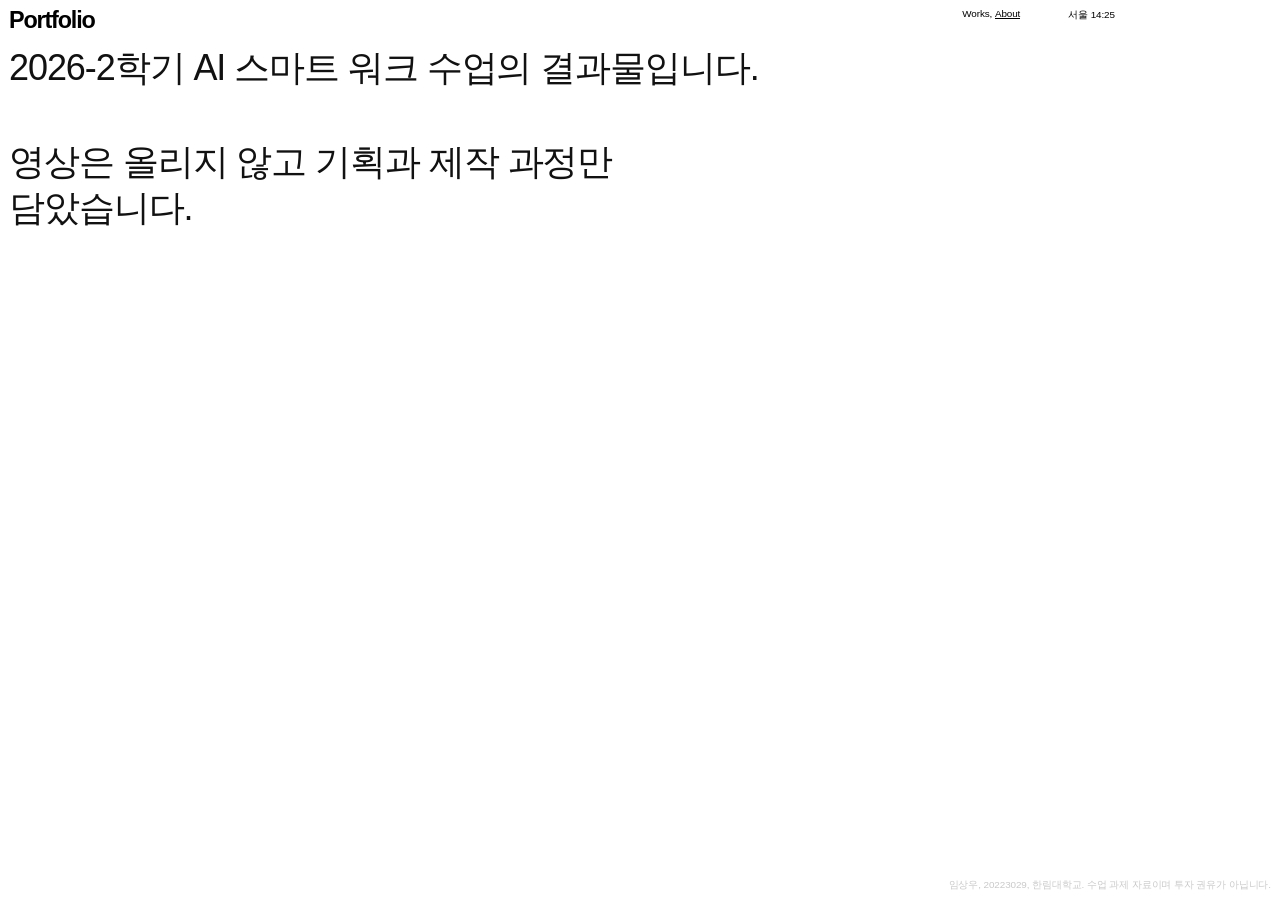
==== about/index.html @ 0a772821 "Add files via upload" ====
<!doctype html>
<html lang="ko" class="home-html">
<head>
<meta charset="utf-8">
<meta name="viewport" content="width=device-width, initial-scale=1">
<meta name="robots" content="noindex, nofollow">
<title>About | Portfolio</title>
<meta name="description" content="2026-2학기 AI 스마트 워크 수업의 결과물입니다.">
<link rel="icon" href="/favicon.svg" type="image/svg+xml">
<link rel="stylesheet" href="/assets/css/main.css">
</head>
<body class="about-page">
<a class="skip" href="#main">본문으로 건너뛰기</a>
<header id="header">
<a id="header-title" href="/" aria-label="Portfolio"><span>Portfolio</span></a>
<div id="header-right">
<div id="header-menu"><a href="/"><span>Works</span></a><a href="/about/" class="is-on"><span>About</span></a></div>
<div id="header-time"><span></span></div>
<div id="header-contact_"></div>
</div>
</header>
<main id="main" class="ab"><div id="ab-co-ma"><div><p>2026-2학기 AI 스마트 워크 수업의 결과물입니다.</p><p>영상은 올리지 않고 기획과 제작 과정만 담았습니다.</p></div></div></main>
<footer id="ho-cp"><span>임상우, 20223029, 한림대학교. 수업 과제 자료이며 투자 권유가 아닙니다.</span></footer>
<script src="/assets/js/main.js" defer></script>
</body>
</html>
---- assets/css/main.css ----
/* 색: 베이스 흰색, 본문 검정, 강조 어두운 파랑 하나, 서브 회색, 구분선 */
:root {
  --bg: #ffffff;
  --ink: #111111;
  --navy: #0b3a6f;
  --sub: #64748b;
  --line: #e5e7eb;
  --font: "Malgun Gothic", "맑은 고딕", "Apple SD Gothic Neo", "Noto Sans KR", sans-serif;
  --ease: cubic-bezier(0.2, 0.7, 0.2, 1);

  /* 위계별 크기: 같은 위계는 같은 크기 */
  --fs-mark: clamp(56px, 9vw, 144px);
  --fs-title: clamp(34px, 6.2vw, 92px);
  --fs-statement: clamp(20px, 2.2vw, 30px);
  --fs-info: 28px;
  --fs-body: 16px;
  --fs-small: 13px;

  /* 간격: 8px 단위 */
  --s1: 8px;
  --s2: 16px;
  --s3: 24px;
  --s4: 40px;
  --s5: 64px;
  --s6: 96px;
  --gutter: clamp(20px, 3.2vw, 48px);

  /* 선택기 카드 크기 */
  --cw: clamp(220px, 21vw, 320px);
  --ch: calc(var(--cw) * 1.25);
  --hw: min(42svh, 36vw);
}

*, *::before, *::after { box-sizing: border-box; }
html { -webkit-text-size-adjust: 100%; }
body {
  margin: 0; background: var(--bg); color: var(--ink);
  font-family: var(--font); font-size: var(--fs-body); line-height: 1.7;
  word-break: keep-all; overflow-wrap: break-word;
}
img { display: block; max-width: 100%; height: auto; }
a { color: inherit; text-decoration: none; }
h1, h2, p, ul, ol, dl, dd, figure { margin: 0; }
ul, ol { padding: 0; }
button { font: inherit; color: inherit; }
:focus-visible { outline: 2px solid var(--navy); outline-offset: 3px; }

.wrap { width: 100%; max-width: 1320px; margin: 0 auto; padding-left: var(--gutter); padding-right: var(--gutter); }
.skip { position: absolute; left: var(--s2); top: -64px; background: var(--navy); color: #fff; padding: var(--s1) var(--s2); z-index: 20; }
.skip:focus { top: var(--s1); }

/* ===== 홈과 About: 프로젝트 선택기 (레퍼런스에서 측정한 격자와 동작 값 기준) ===== */
.home-html { font-size: max(0.694444vw, 9px); }
.home-html body { overscroll-behavior: none; }
:root { --g: 1rem; --m-x: 1rem; --m-y: 1rem; --c: calc((100vw - var(--g) * 13) / 12); --expo: cubic-bezier(0.16, 1, 0.3, 1); --expo2: cubic-bezier(0.19, 1, 0.22, 1); }

/* 헤더 */
#header { position: fixed; top: var(--m-y); inset-inline: var(--m-x); display: flex; justify-content: space-between; z-index: 30; pointer-events: none; color: #fff; mix-blend-mode: difference; }
#header-title { display: block; max-width: calc(var(--c) * 2 + var(--g) * 2); overflow: hidden; pointer-events: all; }
#header-title span { display: block; font-size: 4.6rem; font-weight: 700; line-height: 1; letter-spacing: -0.05em; padding-bottom: 0.4rem; transform: translateY(120%); transition: transform 1.1s var(--expo); }
html.is-in #header-title span { transform: none; }
#header-right { display: flex; align-items: flex-start; gap: var(--g); }
#header-right > * { width: var(--c); }
#header-menu, #header-time, #header-contact_ { overflow: hidden; }
#header-menu { display: flex; pointer-events: all; }
#header-menu > a:not(:last-child)::after { content: ",\00a0"; }
#header-menu > a, #header-time > span { display: inline-block; transform: translateY(110%); transition: transform 0.9s var(--expo); }
#header-menu > a { position: relative; height: 1.2lh; line-height: 1; }
#header-menu > a:nth-child(2) { transition-delay: 0.06s; }
#header-time > span { transition-delay: 0.12s; }
html.is-in #header-menu > a, html.is-in #header-time > span { transform: none; }
#header-menu > a span { position: relative; overflow: hidden; }
#header-menu > a span::before { content: ""; position: absolute; left: 0; bottom: 0; width: 100%; height: 1px; border-bottom: 0.1rem solid; transform-origin: right; transform: scaleX(0); transition: transform 0.8s var(--expo2); will-change: transform; }
#header-menu > a.is-on > span::before, #header-menu > a:hover > span::before { transform-origin: left; transform: scaleX(1); }

/* 소개 문구 */
#fix { position: fixed; top: 5rem; right: calc(var(--c) + var(--g) * 3); width: calc(var(--c) * 2); z-index: 25; }
#fix-de { overflow: hidden; }
#fix-de span { display: block; transform: translateY(110%); transition: transform 1s var(--expo) 0.15s; }
html.is-in #fix-de span { transform: none; }
#fix.is-out #fix-de span { transform: translateY(110%); transition-delay: 0s; }

/* 저작권 */
#ho-cp { position: fixed; right: var(--g); bottom: var(--g); max-width: calc(var(--c) * 4 + var(--g) * 3); text-align: right; color: #c9c9c9; z-index: 5; }

/* 보기 전환 */
#ho-wo-mo { position: fixed; left: var(--g); bottom: var(--g); overflow: hidden; z-index: 5; }
#ho-wo-mo > button { position: relative; display: inline-block; font: inherit; color: inherit; background: none; border: 0; padding: 0; cursor: pointer; transform: translateY(110%); transition: transform 0.9s var(--expo); }
#ho-wo-mo > button:nth-child(2) { transition-delay: 0.05s; }
#ho-wo-mo > button:nth-child(3) { transition-delay: 0.1s; }
html.is-in #ho-wo-mo > button { transform: none; }
#ho-wo-mo > button::before { content: ""; position: absolute; left: 0; bottom: 0; width: 100%; height: 1px; border-bottom: 1.34px solid; transform-origin: right; transform: scaleX(0); transition: transform 0.8s var(--expo); }
#ho-wo-mo > button.is-on::before { transform-origin: left; transform: scaleX(1); }

/* 가운데 괄호 */
#logo { position: fixed; top: 50%; left: 50%; transform: translate(-50%, -50%); z-index: 20; pointer-events: none; color: var(--navy); }
#logo > svg { display: block; width: 13rem; aspect-ratio: 1; overflow: visible; }
#logo #logo-l, #logo #logo-r { transition: transform 1s var(--expo); }
#logo.is-spread #logo-l { transform: translate(-137%); }
#logo.is-spread #logo-r { transform: translate(137%); }

/* 항목 */
#ho-items { list-style: none; margin: 0; padding: 0; }
.it { display: block; }
.im { position: relative; display: block; overflow: hidden; background: #f3f4f6; }
.im img { display: block; width: 100%; height: 100%; object-fit: cover; }

/* ----- 데스크톱: 한 화면에 고정된 선택기 ----- */
html.desk, html.desk body { height: 100svh; overflow: hidden; }
html.desk body { font-size: 1.1rem; line-height: 1.2; letter-spacing: -0.01em; }
html.desk main#main { position: absolute; inset: 0; overflow: hidden; }
html.desk .page, html.desk #ho-wo { position: absolute; inset: 0; }
html.desk .it { position: absolute; left: 0; top: 0; transform-origin: 50% 50%; will-change: transform, opacity; }
html.desk .im { position: absolute; inset: 0; }
html.desk .im img { position: absolute; left: 0; top: -5%; height: 110%; }
html.desk .cap { display: none; }
html.desk .it.is-hv .im::after { content: ""; position: absolute; inset: 0.1rem; border: 0.1rem solid rgba(0, 0, 0, 0.1); }

html.desk #ho-wo-0, html.desk #ho-wo-1, html.desk #ho-wo-2 { position: absolute; inset: 0; pointer-events: none; }
html.desk #ho-wo-0 a, html.desk #ho-wo-1 a { pointer-events: auto; }

/* Vertical: 왼쪽 목록과 가운데 메타 줄 */
#ho-wo-0-ti { position: fixed; top: 50%; left: var(--g); width: calc(var(--c) * 2 + var(--g)); height: calc(var(--n) * 1.32rem); transform: translateY(-50%); overflow: hidden; line-height: 1.2; z-index: 4; }
#ho-wo-0-ti > div { display: flex; flex-direction: column; align-items: flex-start; transform: translateY(110%); transition: transform 1s var(--expo); }
#ho-wo-0-ti a { display: block; white-space: nowrap; opacity: 0.21; }
#ho-wo-0-me_ { position: fixed; top: 50%; left: calc(var(--c) * 2 + var(--g) * 3); width: calc(var(--c) * 10 + var(--g) * 9); height: 1.32rem; overflow: hidden; pointer-events: none; line-height: 1.2; transform: translateY(-50%); z-index: 4; }
#ho-wo-0-me { position: absolute; inset: 0; transform: translateY(110%); transition: transform 1s var(--expo); }
#ho-wo-0-me > div { position: absolute; display: flex; opacity: 0; top: 50%; left: 0; transform: translateY(-50%); white-space: nowrap; }
#ho-wo-0-me > div.is-on { opacity: 1; }
#ho-wo-0-me > div > span:first-child { width: calc(var(--c) * 7 + var(--g) * 7); }
#ho-wo-0-me > div > span:nth-child(2) { width: calc(var(--c) * 2 + var(--g) * 2); }
#ho-wo-0-me > div > span:nth-child(3) { width: var(--c); text-align: right; }
#ho-wo[data-mode="0"] #ho-wo-0-ti > div, #ho-wo[data-mode="0"] #ho-wo-0-me { transform: none; }

/* Horizontal: 오른쪽 아래 목록과 메타 줄 */
#ho-wo-1-ti { position: fixed; right: var(--g); bottom: calc(11.825rem - var(--n) * 0.66rem); width: calc(var(--c) * 3 + var(--g) * 2); height: calc(var(--n) * 1.32rem); overflow: hidden; line-height: 1.2; z-index: 4; }
#ho-wo-1-ti > div { display: flex; flex-direction: column; align-items: flex-start; transform: translateY(110%); transition: transform 1s var(--expo); }
#ho-wo-1-ti a { display: block; white-space: nowrap; opacity: 0.21; }
#ho-wo-1-me_ { position: fixed; right: var(--g); bottom: var(--g); width: calc(var(--c) * 6 + var(--g) * 5); height: 24.5rem; pointer-events: none; z-index: 4; }
#ho-wo-1-me { position: absolute; overflow: hidden; width: 100%; height: 1.32rem; top: calc(50% + 1.425rem); left: 0; transform: translateY(-50%); }
#ho-wo-1-me > div:first-child { position: absolute; inset: 0; transform: translateY(110%); transition: transform 1s var(--expo); }
#ho-wo-1-me > div:first-child > div { position: absolute; display: flex; opacity: 0; justify-content: space-between; width: 100%; height: 100%; top: 0; left: 0; }
#ho-wo-1-me > div:first-child > div.is-on { opacity: 1; }
#ho-wo-1-me .l { position: absolute; bottom: 0; width: 100%; }
#ho-wo-1-me .l > div { border-bottom: 1px solid #c9c9c9; transform-origin: right; transform: scaleX(0); transition: transform 0.8s var(--expo); }
#ho-wo[data-mode="1"] #ho-wo-1-me .l > div { transform-origin: left; transform: scaleX(1); }
#ho-wo[data-mode="1"] #ho-wo-1-ti > div, #ho-wo[data-mode="1"] #ho-wo-1-me > div:first-child { transform: none; }

/* Grid: 칸 번호와 가운데 미리보기 */
#ho-wo-2-cells { position: absolute; left: 0; top: 0; width: 100%; padding: calc(var(--g) * 3) var(--g); display: grid; grid-template-columns: repeat(12, var(--c)); grid-auto-rows: var(--ch, 163px); gap: 8rem var(--g); opacity: 0; transition: opacity 0.8s var(--expo); will-change: transform; }
#ho-wo-2-cells > div { opacity: 0.3; }
#ho-wo[data-mode="2"] #ho-wo-2-cells { opacity: 1; }
#ho-wo-2-ov { pointer-events: none; }
.hv .r { position: fixed; top: 50%; left: 50%; width: var(--c); margin: 0; overflow: hidden; z-index: 2; transform: translate(-50%, -50%); clip-path: inset(50%); transition: clip-path 0.8s var(--expo); }
.hv.is-on .r { clip-path: inset(0%); }
.hv .r img { display: block; width: 100%; height: auto; transform: scale(1.15); transition: transform 1.6s var(--expo); }
.hv.is-on .r img { transform: scale(1); }
.hv .ti { position: fixed; bottom: 0; left: 50%; transform: translateX(-50%); font-size: 8rem; line-height: 1; letter-spacing: -0.03em; white-space: nowrap; text-align: center; overflow: hidden; padding-bottom: 0.6rem; z-index: 3; }
.hv .ti > div { transform: translateY(110%); transition: transform 0.9s var(--expo); }
.hv .me { position: fixed; top: 50%; left: var(--g); right: var(--g); display: flex; gap: var(--g); transform: translateY(-50%); z-index: 3; white-space: nowrap; }
.hv .me > div { overflow: hidden; }
.hv .me > div:first-child, .hv .me > div:nth-child(2) { width: calc(var(--c) * 2 + var(--g)); }
.hv .me > div:nth-child(3) { margin-left: calc(var(--c) * 5 + var(--g) * 5); }
.hv .me > div:nth-child(4) { margin-left: auto; }
.hv .me > div > div { transform: translateY(110%); transition: transform 0.9s var(--expo); }

/* About */
.about-page #header-title span { font-size: 2.6rem; padding-bottom: 0.2rem; }
.ab #ab-co-ma { position: relative; padding: 5rem var(--g) 0; letter-spacing: -0.03em; font-size: 4rem; line-height: 1.3; }
.ab #ab-co-ma > div { width: calc(var(--c) * 7.525 + var(--g) * 6); }
.ab #ab-co-ma p + p { margin-top: 1lh; }

/* ----- 모바일과 스크립트 없음: 위에서 아래로 읽는 격자 ----- */
html:not(.desk).home-html { font-size: 100%; }
html:not(.desk) #header { position: static; mix-blend-mode: normal; color: var(--ink); display: grid; gap: var(--s2); padding: var(--s3) var(--gutter) var(--s2); pointer-events: auto; }
html:not(.desk) #header-title span, html:not(.desk) #header-menu > a, html:not(.desk) #header-time > span { transform: none; }
html:not(.desk) #header-title { max-width: none; }
html:not(.desk) #header-title span { font-size: 44px; }
html:not(.desk) #header-right { gap: var(--s3); }
html:not(.desk) #header-right > * { width: auto; }
html:not(.desk) #header-menu > a span::before { display: none; }
html:not(.desk) #header-time, html:not(.desk) #header-contact_ { display: none; }
html:not(.desk) #fix { position: static; width: auto; padding: 0 var(--gutter) var(--s4); font-size: 14px; color: var(--sub); }
html:not(.desk) #fix-de span { transform: none; }
html:not(.desk) #ho-items { display: grid; grid-template-columns: repeat(2, minmax(0, 1fr)); gap: var(--s4) var(--s2); padding: 0 var(--gutter); }
html:not(.desk) .im { width: 100%; }
html:not(.desk) .cap { display: block; margin-top: var(--s1); }
html:not(.desk) .cap-t { display: block; font-weight: 700; line-height: 1.4; letter-spacing: -0.02em; }
html:not(.desk) .cap-m { display: block; margin-top: 4px; color: var(--sub); font-size: var(--fs-small); }
html:not(.desk) #ho-wo-0, html:not(.desk) #ho-wo-1, html:not(.desk) #ho-wo-2, html:not(.desk) #ho-wo-mo, html:not(.desk) #logo { display: none; }
html:not(.desk) #ho-cp { position: static; max-width: none; text-align: left; padding: var(--s5) var(--gutter) var(--s4); font-size: var(--fs-small); color: var(--sub); }
html:not(.desk) .ab #ab-co-ma { font-size: 24px; padding: var(--s3) var(--gutter) 0; }
html:not(.desk) .ab #ab-co-ma > div { width: auto; }
@media (min-width: 641px) and (max-width: 960px) { html:not(.desk) #ho-items { grid-template-columns: repeat(3, minmax(0, 1fr)); } }

/* ===== 상세 페이지 ===== */
.bar { display: flex; justify-content: space-between; align-items: center; height: 72px; padding: 0 var(--gutter); max-width: 1320px; margin: 0 auto; }
.bar-mark { font-weight: 700; font-size: 18px; }
.bar nav { display: flex; gap: var(--s3); }
.bar nav a { border-bottom: 1px solid transparent; }
.bar nav a:hover { color: var(--navy); border-bottom-color: var(--navy); }

.c-hero { padding-top: var(--s5); }
.c-count { color: var(--sub); font-size: var(--fs-small); }
.c-title { margin-top: var(--s3); font-size: var(--fs-title); font-weight: 700; line-height: 1.14; letter-spacing: -0.04em; max-width: 13em; }
.c-meta { display: grid; grid-template-columns: repeat(auto-fit, minmax(160px, 1fr)); gap: var(--s3); margin-top: var(--s5); padding-top: var(--s2); border-top: 1px solid var(--ink); }
.c-meta dt { font-size: var(--fs-small); font-weight: 700; }
.c-meta dd { margin: 4px 0 0; color: var(--sub); font-size: 14px; }
.c-lead { margin-top: var(--s5); }
.c-lead p { font-size: var(--fs-statement); line-height: 1.5; letter-spacing: -0.02em; max-width: 24em; }
.c-lead-link { margin-top: var(--s3); color: var(--sub); }
.c-full { margin: var(--s5) 0 0; }
.c-full img { width: 100%; }
.c-full figcaption { margin-top: var(--s1); color: var(--sub); font-size: var(--fs-small); }
.zoom { display: block; cursor: zoom-in; }

.c-grid { display: grid; grid-template-columns: minmax(120px, 1fr) 3fr; gap: var(--s4); padding-top: var(--s6); }
.c-label { font-size: var(--fs-small); font-weight: 700; line-height: 1.7; padding-top: 8px; }
.c-statement { font-size: var(--fs-statement); line-height: 1.5; letter-spacing: -0.02em; max-width: 26em; }
.steps { list-style: none; margin: 0; max-width: 760px; border-top: 1px solid var(--line); }
.steps li { display: grid; grid-template-columns: 56px minmax(0, 1fr); gap: var(--s2); padding: var(--s2) 0; border-bottom: 1px solid var(--line); }
.steps .n { color: var(--sub); font-size: 14px; line-height: 1.9; }
.steps .t { font-size: 18px; line-height: 1.7; }
.steps.plain li { grid-template-columns: minmax(0, 1fr); }
.steps.plain .n { display: none; }

.result { padding-top: var(--s6); }
.result .note { margin-top: var(--s1); color: var(--sub); }
.gal { display: grid; gap: var(--s3); margin-top: var(--s4); }
.gal.landscape { grid-template-columns: 1fr; }
.gal.landscape.two { grid-template-columns: repeat(2, minmax(0, 1fr)); }
.gal.portrait { grid-template-columns: repeat(3, minmax(0, 1fr)); }
.gal figure img { width: 100%; border: 1px solid var(--line); }
.gal.portrait figure img { aspect-ratio: 3 / 4; object-fit: contain; background: #fff; }
figcaption { margin-top: var(--s1); color: var(--sub); font-size: var(--fs-small); line-height: 1.5; }

.c-next { margin-top: var(--s6); padding-bottom: var(--s6); }
.c-next::before { content: ""; display: block; border-top: 1px solid var(--line); margin-bottom: var(--s4); }
.c-next a { display: block; }
.c-next-label { display: block; color: var(--sub); font-size: var(--fs-small); }
.c-next-title { display: block; margin-top: var(--s2); font-size: var(--fs-title); font-weight: 700; line-height: 1.14; letter-spacing: -0.04em; max-width: 13em; }
.c-next a:hover .c-next-title { color: var(--navy); }

/* 확대 보기 */
dialog.lb { border: 0; padding: 0; background: transparent; max-width: 96vw; max-height: 96vh; }
dialog.lb::backdrop { background: rgba(17, 17, 17, 0.82); }
dialog.lb img { max-width: 96vw; max-height: 92vh; width: auto; height: auto; background: #fff; }
dialog.lb button { display: block; margin: 0 0 var(--s1) auto; font-size: 14px; color: #fff; background: transparent; border: 1px solid #fff; border-radius: 4px; padding: 6px 12px; cursor: pointer; }

@media (max-width: 960px) {
  .c-grid { grid-template-columns: 1fr; gap: var(--s2); padding-top: var(--s5); }
  .gal.portrait { grid-template-columns: repeat(2, minmax(0, 1fr)); }
}
@media (max-width: 640px) {
  .gal.landscape.two { grid-template-columns: 1fr; }
  .steps li { grid-template-columns: 40px minmax(0, 1fr); }
}
@media (prefers-reduced-motion: reduce) {
  #header-title span, #header-menu > a, #header-time > span, #fix-de span, #ho-wo-mo > button, #logo #logo-l, #logo #logo-r { transition: none !important; }
}
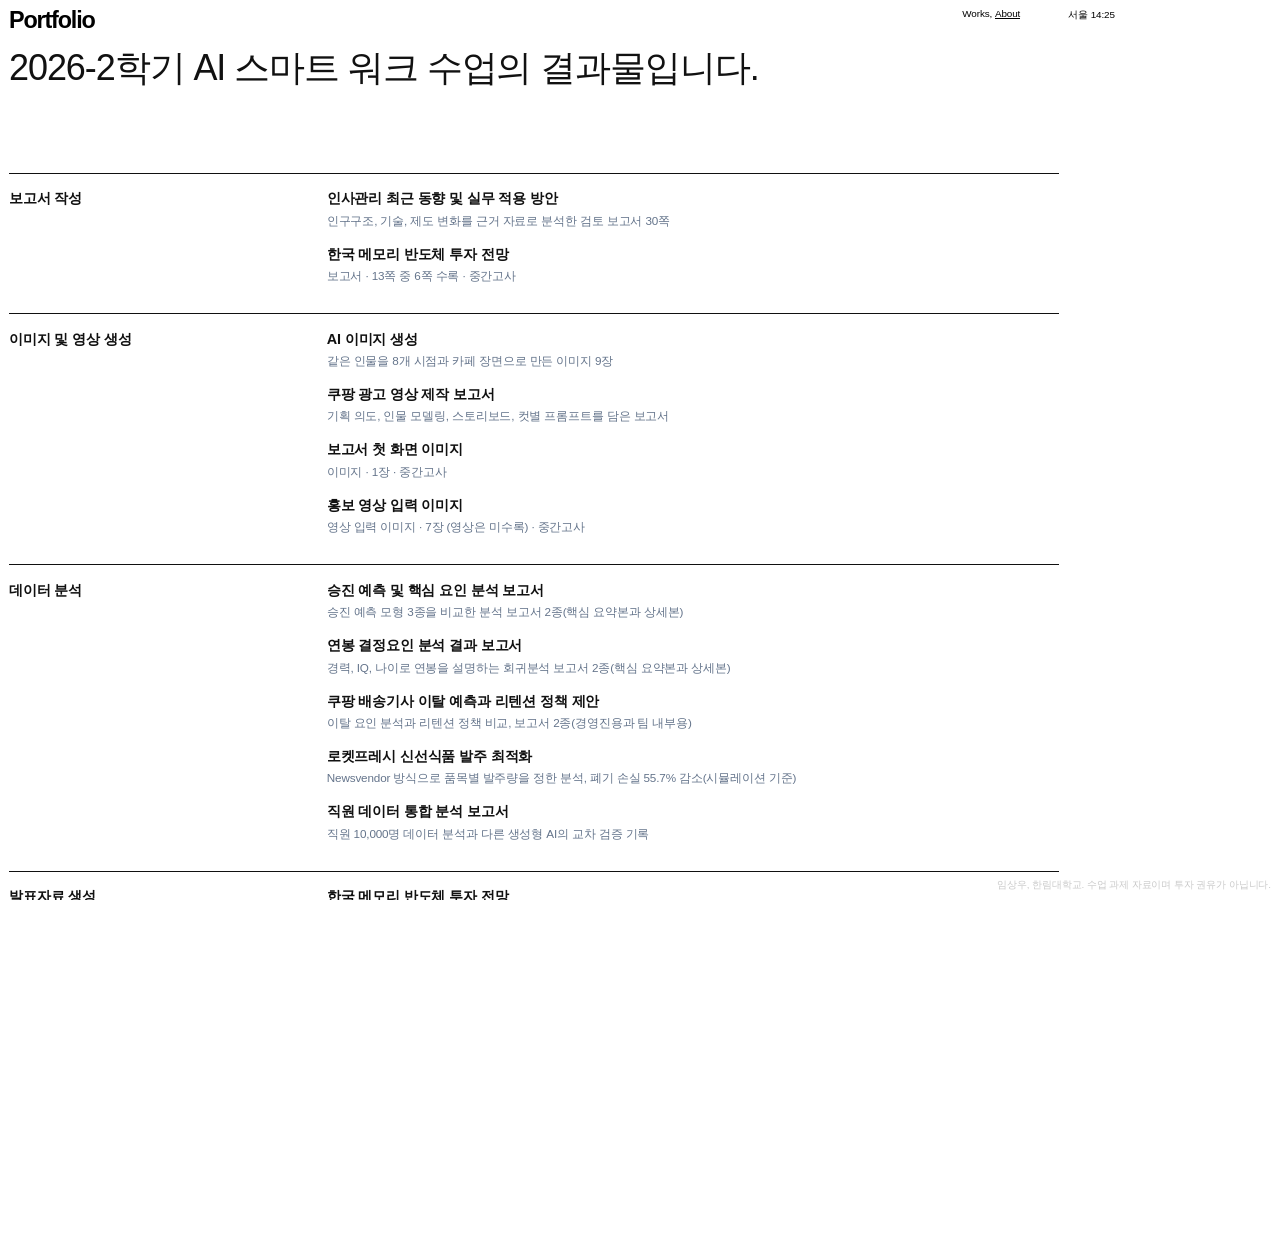
==== commit 508f42f0: "사이트 내용 정리와 개인 웹사이트 제작 항목 추가 프롬프트를 사용 프롬프트 형식으로 재정리하고, 문의하기와 상세 페이지 개편을 반영. 웹사이트 구축 섹션에 개인 웹사이트 제작 항목" ====
--- a/about/index.html
+++ b/about/index.html
@@ -6,6 +6,10 @@
 <meta name="robots" content="noindex, nofollow">
 <title>About | Portfolio</title>
 <meta name="description" content="2026-2학기 AI 스마트 워크 수업의 결과물입니다.">
+<meta property="og:title" content="About | Portfolio">
+<meta property="og:description" content="2026-2학기 AI 스마트 워크 수업의 결과물입니다.">
+<meta property="og:type" content="website">
+<meta name="theme-color" content="#ffffff">
 <link rel="icon" href="/favicon.svg" type="image/svg+xml">
 <link rel="stylesheet" href="/assets/css/main.css">
 </head>
@@ -19,8 +23,8 @@
 <div id="header-contact_"></div>
 </div>
 </header>
-<main id="main" class="ab"><div id="ab-co-ma"><div><p>2026-2학기 AI 스마트 워크 수업의 결과물입니다.</p><p>영상은 올리지 않고 기획과 제작 과정만 담았습니다.</p></div></div></main>
-<footer id="ho-cp"><span>임상우, 20223029, 한림대학교. 수업 과제 자료이며 투자 권유가 아닙니다.</span></footer>
+<main id="main" class="ab"><div id="ab-co-ma"><div><p>2026-2학기 AI 스마트 워크 수업의 결과물입니다.</p></div><section id="ab-fn" aria-label="기능별 산출물"><div class="fn"><h2>보고서 작성</h2><ul><li><a href="/works/hr-trend-report/"><span class="t">인사관리 최근 동향 및 실무 적용 방안</span><span class="f">인구구조, 기술, 제도 변화를 근거 자료로 분석한 검토 보고서 30쪽</span></a></li><li><a href="/works/semiconductor-report/#d1"><span class="t">한국 메모리 반도체 투자 전망</span><span class="f">보고서 · 13쪽 중 6쪽 수록 · 중간고사</span></a></li></ul></div><div class="fn"><h2>이미지 및 영상 생성</h2><ul><li><a href="/works/image-generation/"><span class="t">AI 이미지 생성</span><span class="f">같은 인물을 8개 시점과 카페 장면으로 만든 이미지 9장</span></a></li><li><a href="/works/coupang-ad-video/"><span class="t">쿠팡 광고 영상 제작 보고서</span><span class="f">기획 의도, 인물 모델링, 스토리보드, 컷별 프롬프트를 담은 보고서</span></a></li><li><a href="/works/semiconductor-report/#d3"><span class="t">보고서 첫 화면 이미지</span><span class="f">이미지 · 1장 · 중간고사</span></a></li><li><a href="/works/semiconductor-report/#d4"><span class="t">홍보 영상 입력 이미지</span><span class="f">영상 입력 이미지 · 7장 (영상은 미수록) · 중간고사</span></a></li></ul></div><div class="fn"><h2>데이터 분석</h2><ul><li><a href="/works/promotion-salary-analysis/"><span class="t">승진 예측 및 핵심 요인 분석 보고서</span><span class="f">승진 예측 모형 3종을 비교한 분석 보고서 2종(핵심 요약본과 상세본)</span></a></li><li><a href="/works/salary-determinants-analysis/"><span class="t">연봉 결정요인 분석 결과 보고서</span><span class="f">경력, IQ, 나이로 연봉을 설명하는 회귀분석 보고서 2종(핵심 요약본과 상세본)</span></a></li><li><a href="/works/driver-attrition-analysis/"><span class="t">쿠팡 배송기사 이탈 예측과 리텐션 정책 제안</span><span class="f">이탈 요인 분석과 리텐션 정책 비교, 보고서 2종(경영진용과 팀 내부용)</span></a></li><li><a href="/works/rocketfresh-order-optimization/"><span class="t">로켓프레시 신선식품 발주 최적화</span><span class="f">Newsvendor 방식으로 품목별 발주량을 정한 분석, 폐기 손실 55.7% 감소(시뮬레이션 기준)</span></a></li><li><a href="/works/employee-data-analysis/"><span class="t">직원 데이터 통합 분석 보고서</span><span class="f">직원 10,000명 데이터 분석과 다른 생성형 AI의 교차 검증 기록</span></a></li></ul></div><div class="fn"><h2>발표자료 생성</h2><ul><li><a href="/works/semiconductor-report/#d2"><span class="t">한국 메모리 반도체 투자 전망</span><span class="f">발표자료 · 15장 중 13장 수록 · 중간고사</span></a></li></ul></div><div class="fn"><h2>중간고사 - 기능 종합 활용</h2><ul><li><a href="/works/semiconductor-report/"><span class="t">한국 메모리 반도체 투자 전망</span><span class="f">보고서 13쪽, 발표자료 15장, 이미지, 영상으로 이어진 중간고사</span></a></li></ul></div><div class="fn"><h2>웹사이트 구축</h2><ul><li><a href="/works/personal-website/"><span class="t">개인 웹사이트 제작</span><span class="f">수업 결과물을 한곳에 모은 이 포트폴리오 웹사이트의 구성과 제작 과정</span></a></li></ul></div></section></div></main>
+<footer id="ho-cp"><span>임상우, 한림대학교. 수업 과제 자료이며 투자 권유가 아닙니다.</span></footer>
 <script src="/assets/js/main.js" defer></script>
 </body>
 </html>
--- a/assets/css/main.css
+++ b/assets/css/main.css
@@ -224,6 +224,14 @@
 .steps.plain li { grid-template-columns: minmax(0, 1fr); }
 .steps.plain .n { display: none; }
 
+.c-facts { display: grid; grid-template-columns: repeat(auto-fit, minmax(150px, 1fr)); gap: var(--s3); margin-top: var(--s5); }
+.c-facts dt { color: var(--sub); font-size: var(--fs-small); }
+.c-facts dd { margin: 4px 0 0; color: var(--navy); font-size: 28px; font-weight: 700; letter-spacing: -0.03em; line-height: 1.25; }
+.dir { max-width: 760px; margin: 0; border-top: 1px solid var(--line); }
+.dir > div { display: grid; grid-template-columns: 140px minmax(0, 1fr); gap: var(--s2); padding: var(--s2) 0; border-bottom: 1px solid var(--line); }
+.dir dt { font-size: 16px; font-weight: 700; line-height: 1.7; }
+.dir dd { margin: 0; font-size: 18px; line-height: 1.7; }
+
 .result { padding-top: var(--s6); }
 .result .note { margin-top: var(--s1); color: var(--sub); }
 .gal { display: grid; gap: var(--s3); margin-top: var(--s4); }
@@ -254,7 +262,173 @@
 @media (max-width: 640px) {
   .gal.landscape.two { grid-template-columns: 1fr; }
   .steps li { grid-template-columns: 40px minmax(0, 1fr); }
+  .dir > div { grid-template-columns: 1fr; gap: 2px; }
 }
 @media (prefers-reduced-motion: reduce) {
   #header-title span, #header-menu > a, #header-time > span, #fix-de span, #ho-wo-mo > button, #logo #logo-l, #logo #logo-r { transition: none !important; }
 }
+
+/* ===== 상세 페이지: 카드 뷰어 + 정보 패널 ===== */
+.pd { padding-bottom: var(--s4); }
+.pd-grid { display: grid; grid-template-columns: minmax(0, 1.75fr) minmax(330px, 1fr); gap: var(--s5); align-items: start; padding-top: var(--s2); padding-bottom: var(--s5); }
+.pd-grid.no-view { grid-template-columns: minmax(0, 40em); }
+
+.pd-view { --th: clamp(400px, calc(100vh - 300px), 760px); min-width: 0; }
+.stage { position: relative; background: #f3f4f6; border: 1px solid var(--line); }
+.track { list-style: none; display: flex; overflow-x: auto; scroll-snap-type: x mandatory; scrollbar-width: none; height: var(--th); overscroll-behavior-x: contain; }
+.track::-webkit-scrollbar { display: none; }
+.track:focus-visible { outline-offset: -3px; }
+.slide { flex: 0 0 100%; scroll-snap-align: center; scroll-snap-stop: always; display: flex; align-items: center; justify-content: center; padding: var(--s3); }
+.slide a { display: block; }
+.slide img { width: auto; height: auto; max-width: 100%; max-height: calc(var(--th) - var(--s3) * 2); background: #fff; box-shadow: 0 0 0 1px var(--line); }
+
+.nav { position: absolute; top: 50%; width: 44px; height: 44px; margin-top: -22px; display: grid; place-items: center; border-radius: 50%; border: 1px solid var(--line); background: #fff; color: var(--ink); cursor: pointer; transition: color 0.2s, border-color 0.2s, opacity 0.2s; }
+.nav.prev { left: var(--s2); }
+.nav.next { right: var(--s2); }
+.nav:hover:not(:disabled) { color: var(--navy); border-color: var(--navy); }
+.nav:disabled { opacity: 0.3; cursor: default; }
+
+.stage-cap { display: flex; justify-content: space-between; gap: var(--s2); margin-top: var(--s2); font-size: 14px; line-height: 1.5; }
+.stage-cap .cnt { font-weight: 700; color: var(--navy); white-space: nowrap; }
+.stage-cap .cap { color: var(--sub); text-align: right; }
+
+.thumbs { display: flex; gap: var(--s1); margin-top: var(--s2); overflow-x: auto; padding: 3px 3px 8px; scrollbar-width: thin; }
+.th { flex: 0 0 auto; width: 64px; height: 64px; padding: 0; display: grid; place-items: center; background: #f3f4f6; border: 1px solid var(--line); cursor: pointer; }
+.th { overflow: hidden; }
+.th img { max-width: 62px; max-height: 62px; width: auto; height: auto; object-fit: contain; }
+.th:hover { border-color: var(--sub); }
+.th.is-on { border-color: var(--navy); box-shadow: 0 0 0 2px var(--navy); }
+
+.pd-info { min-width: 0; }
+@media (min-width: 961px) and (min-height: 760px) { .pd-view { position: sticky; top: var(--s3); } }
+.pd-sec { color: var(--sub); font-size: var(--fs-small); }
+.pd-title { margin-top: var(--s1); font-size: clamp(26px, 2.5vw, 36px); font-weight: 700; line-height: 1.25; letter-spacing: -0.035em; }
+.pd-sub { margin-top: var(--s2); color: var(--sub); font-size: 16px; line-height: 1.65; }
+.pd-info .c-facts { grid-template-columns: repeat(auto-fit, minmax(112px, 1fr)); gap: var(--s2) var(--s3); margin-top: var(--s3); padding-top: var(--s2); border-top: 1px solid var(--ink); }
+.pd-info .c-facts dd { font-size: 22px; }
+.lbl { margin-top: var(--s4); font-size: var(--fs-small); font-weight: 700; }
+
+.docs { list-style: none; margin-top: var(--s1); border-top: 1px solid var(--line); }
+.docs li { border-bottom: 1px solid var(--line); }
+.doc { display: block; width: 100%; padding: 12px 0 12px 14px; text-align: left; background: none; border: 0; border-left: 2px solid transparent; cursor: pointer; }
+.doc .dt { display: block; font-size: 16px; font-weight: 700; line-height: 1.5; }
+.doc .df { display: block; color: var(--sub); font-size: 13px; line-height: 1.5; margin-top: 2px; }
+.doc:hover .dt { color: var(--navy); }
+.doc.is-on { border-left-color: var(--navy); }
+.doc.is-on .dt { color: var(--navy); }
+
+.tabs { display: flex; gap: var(--s3); margin-top: var(--s4); border-bottom: 1px solid var(--line); }
+.tabs button { padding: 0 0 10px; background: none; border: 0; border-bottom: 2px solid transparent; margin-bottom: -1px; font-size: 15px; font-weight: 700; color: var(--sub); cursor: pointer; }
+.tabs button[aria-selected="true"] { color: var(--ink); border-bottom-color: var(--navy); }
+.tabs button:hover { color: var(--navy); }
+.tab-panel { margin-top: var(--s3); font-size: 16px; line-height: 1.8; }
+.tp-h { display: none; margin: var(--s3) 0 var(--s1); font-size: var(--fs-small); font-weight: 700; }
+html:not(.js) .tabs { display: none; }
+html:not(.js) .tp-h { display: block; }
+html.js .tab-panel[hidden] { display: none; }
+.pd-info .dir { max-width: none; }
+.pd-info .dir > div { grid-template-columns: 96px minmax(0, 1fr); padding: 12px 0; }
+.pd-info .dir dt { font-size: 14px; }
+.pd-info .dir dd { font-size: 15px; line-height: 1.7; }
+.pd-info .steps { max-width: none; }
+.pd-info .steps li { grid-template-columns: 36px minmax(0, 1fr); padding: 12px 0; }
+.pd-info .steps.plain li { grid-template-columns: minmax(0, 1fr); }
+.pd-info .steps .t { font-size: 15px; line-height: 1.7; }
+
+.pd-meta { display: grid; grid-template-columns: 1fr; gap: var(--s1); margin-top: var(--s4); padding-top: var(--s2); border-top: 1px solid var(--line); font-size: 14px; }
+.pd-meta > div { display: grid; grid-template-columns: 56px minmax(0, 1fr); gap: var(--s1); }
+.pd-meta dt { font-weight: 700; }
+.pd-meta dd { margin: 0; color: var(--sub); }
+
+@media (max-width: 960px) {
+  .pd-grid { grid-template-columns: minmax(0, 1fr); gap: var(--s4); }
+  .pd-view { --th: min(118vw, 72vh); }
+  .nav { width: 38px; height: 38px; margin-top: -19px; }
+  .slide { padding: var(--s2); }
+  .slide img { max-height: calc(var(--th) - var(--s2) * 2); }
+}
+
+/* ===== About: 기능별 산출물 ===== */
+.ab #ab-fn { margin-top: 9rem; padding-bottom: 12rem; width: calc(var(--c) * 10 + var(--g) * 9); font-size: 1.6rem; line-height: 1.5; letter-spacing: -0.01em; }
+.ab #ab-fn .fn { display: grid; grid-template-columns: calc(var(--c) * 3 + var(--g) * 2) minmax(0, 1fr); gap: var(--g); padding: 1.6rem 0 3.2rem; border-top: 1px solid var(--ink); }
+.ab #ab-fn h2 { font-size: 1.6rem; font-weight: 700; }
+.ab #ab-fn ul { list-style: none; }
+.ab #ab-fn li + li { margin-top: 1.6rem; }
+.ab #ab-fn a { display: block; }
+.ab #ab-fn .t { display: block; font-size: 1.6rem; font-weight: 700; }
+.ab #ab-fn .f { display: block; margin-top: 0.2rem; color: var(--sub); font-size: 1.3rem; }
+.ab #ab-fn a:hover .t { color: var(--navy); }
+html:not(.desk) .ab #ab-fn { width: auto; margin-top: var(--s5); padding-bottom: var(--s5); font-size: 16px; }
+html:not(.desk) .ab #ab-fn .fn { grid-template-columns: 1fr; gap: var(--s1); padding-bottom: var(--s3); }
+html:not(.desk) .ab #ab-fn h2, html:not(.desk) .ab #ab-fn .t { font-size: 16px; }
+html:not(.desk) .ab #ab-fn .f { font-size: 13px; }
+
+/* About은 목록이 길어 본문이 스크롤되게 */
+html.desk body.about-page { overflow-y: auto; }
+html.desk body.about-page main#main { position: static; overflow: visible; }
+
+/* 상세 페이지: 아래로 이어지는 프롬프트·작업 순서 */
+.pd-intent { margin-top: var(--s3); font-size: 16px; line-height: 1.75; }
+.pd-info .lbl { margin-top: var(--s3); }
+.pd-more { padding-bottom: var(--s5); }
+.pd-block { display: grid; grid-template-columns: minmax(180px, 1fr) minmax(0, 3.4fr); gap: var(--s5); padding: var(--s5) 0; border-top: 1px solid var(--ink); }
+.pb-head h2 { font-size: 22px; font-weight: 700; letter-spacing: -0.03em; line-height: 1.3; }
+.pb-legend { list-style: none; margin-top: var(--s2); display: grid; gap: 6px; font-size: 13px; line-height: 1.55; color: var(--sub); }
+.kind { display: inline-block; margin-right: 6px; padding: 1px 8px; border: 1px solid var(--navy); border-radius: 999px; color: var(--navy); font-size: 12px; font-weight: 700; line-height: 1.5; white-space: nowrap; }
+.kind.k-rev { border-color: var(--sub); color: var(--sub); border-style: dashed; }
+.pr { border-bottom: 1px solid var(--line); }
+.pr:first-child { border-top: 1px solid var(--line); }
+.pr > summary { display: flex; justify-content: space-between; align-items: baseline; gap: var(--s3); padding: 16px 0; cursor: pointer; list-style: none; }
+.pr > summary::-webkit-details-marker { display: none; }
+.pr > summary::after { content: '+'; order: 3; color: var(--sub); font-size: 20px; line-height: 1; }
+.pr[open] > summary::after { content: '\2212'; }
+.pr-t { flex: 1; font-size: 17px; font-weight: 700; line-height: 1.5; }
+.pr > summary:hover .pr-t { color: var(--navy); }
+.pr-m { color: var(--sub); font-size: 13px; white-space: nowrap; }
+.pr-m .kind { margin: 0 0 0 8px; }
+.pr-b { padding: 0 0 var(--s3); }
+.pr-n { margin-bottom: var(--s2); color: var(--sub); font-size: 14px; line-height: 1.65; }
+.pr-x { margin: 0; padding: var(--s3); background: #f6f7f9; border-left: 2px solid var(--navy); font: inherit; font-size: 14px; line-height: 1.8; white-space: pre-wrap; word-break: break-word; overflow-wrap: anywhere; }
+.pd-block .steps { max-width: none; }
+.pd-block .steps li { grid-template-columns: 48px minmax(0, 1fr); padding: 16px 0; }
+.pd-block .steps.plain li { grid-template-columns: minmax(0, 1fr); }
+.pd-block .steps .t { font-size: 16px; line-height: 1.75; }
+@media (max-width: 960px) {
+  .pd-block { grid-template-columns: minmax(0, 1fr); gap: var(--s3); padding: var(--s4) 0; }
+  .pr > summary { flex-wrap: wrap; gap: 4px var(--s2); }
+  .pr-m { white-space: normal; }
+  .pr-x { padding: var(--s2); font-size: 13.5px; }
+}
+
+/* 문의하기 */
+.pd-cta { margin-top: var(--s4); }
+html:not(.js) .pd-cta { display: none; }
+.btn-contact { display: block; width: 100%; padding: 18px 20px; background: var(--navy); border: 1px solid var(--navy); color: #fff; font-size: 16px; font-weight: 700; letter-spacing: 0.02em; cursor: pointer; transition: background 0.2s, color 0.2s; }
+.btn-contact:hover { background: #fff; color: var(--navy); }
+.cdlg { width: min(440px, calc(100vw - 32px)); padding: var(--s4); border: 1px solid var(--ink); background: #fff; color: var(--ink); }
+.cdlg::backdrop { background: rgba(17, 24, 39, 0.45); }
+.cdlg h2 { font-size: 22px; font-weight: 700; letter-spacing: -0.03em; }
+.cd-x { position: absolute; top: 12px; right: 12px; width: 36px; height: 36px; display: grid; place-items: center; background: none; border: 0; cursor: pointer; color: var(--ink); }
+.cd-x:hover { color: var(--navy); }
+.cd-lead { margin-top: var(--s2); font-size: 15px; line-height: 1.7; color: var(--sub); }
+.cd-q { margin-top: var(--s3); font-size: 30px; font-weight: 700; letter-spacing: -0.02em; color: var(--navy); }
+.cd-opts { display: grid; grid-template-columns: repeat(4, 1fr); gap: var(--s1); margin-top: var(--s2); }
+.cd-opt { padding: 14px 0; background: #fff; border: 1px solid var(--line); font-size: 18px; font-weight: 700; cursor: pointer; }
+.cd-opt:hover { border-color: var(--navy); color: var(--navy); }
+.cd-err { min-height: 1.6em; margin-top: var(--s2); font-size: 14px; color: #b42318; }
+.cd-mail { margin-top: var(--s3); padding: var(--s2) var(--s3); background: #f6f7f9; border-left: 2px solid var(--navy); font-size: 18px; font-weight: 700; overflow-wrap: anywhere; user-select: all; }
+.cd-act { display: flex; gap: var(--s1); margin-top: var(--s3); }
+.cd-btn { flex: 1; padding: 14px 10px; text-align: center; background: var(--navy); border: 1px solid var(--navy); color: #fff; font-size: 15px; font-weight: 700; cursor: pointer; text-decoration: none; }
+.cd-btn.alt { background: #fff; color: var(--navy); }
+.cd-ok { min-height: 1.6em; margin-top: var(--s1); font-size: 14px; color: var(--sub); }
+
+/* 이미지 없는 항목: 설명 칸을 본문 폭으로 */
+.pd-grid.no-view { grid-template-columns: minmax(0, 1fr); }
+.pd-grid.no-view .pd-info { display: grid; grid-template-columns: minmax(0, 1.2fr) minmax(0, 1fr); gap: 0 var(--s5); align-items: start; }
+.pd-grid.no-view .pd-info > .pd-sec, .pd-grid.no-view .pd-info > .pd-title, .pd-grid.no-view .pd-info > .pd-sub, .pd-grid.no-view .pd-info > .pd-intent, .pd-grid.no-view .pd-info > .c-facts { grid-column: 1; }
+.pd-grid.no-view .pd-info > .lbl, .pd-grid.no-view .pd-info > .dir, .pd-grid.no-view .pd-info > .pd-meta { grid-column: 2; }
+.pd-grid.no-view .pd-info > .lbl { grid-row: 1; margin-top: 0; }
+.pd-grid.no-view .pd-info > .dir { grid-row: 2; }
+.pd-grid.no-view .pd-info > .pd-meta { grid-row: 3; }
+.pd-grid.no-view .pd-info > .pd-cta { grid-column: 1 / -1; max-width: 420px; }
+@media (max-width: 960px) { .pd-grid.no-view .pd-info { display: block; } }
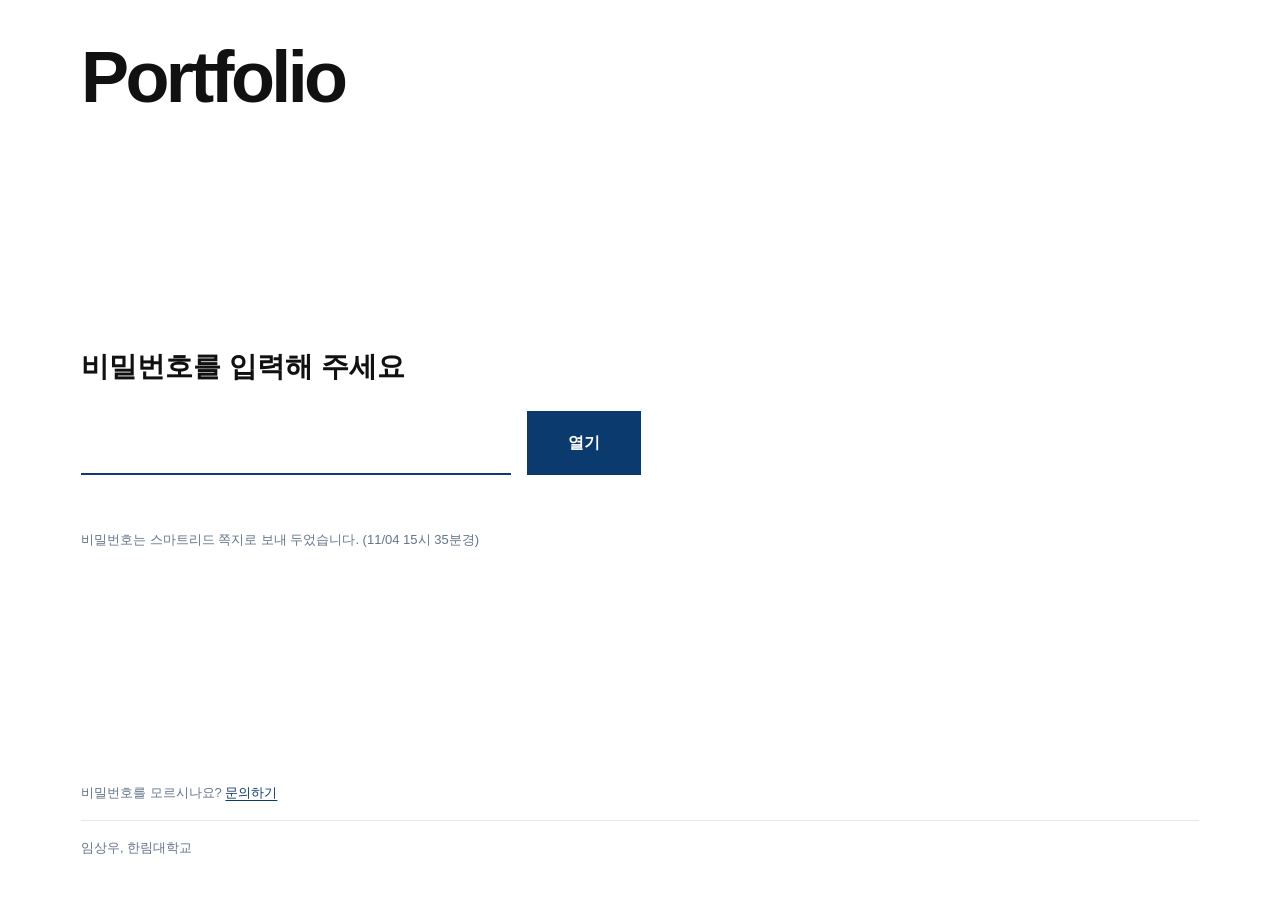
==== commit 09a0d996: "전체 페이지에 비밀번호 입장 화면 적용 모든 페이지를 암호화하고 입장 화면에서 비밀번호를 확인한 뒤 열리도록 구성. 이미지 파일 이름을 무작위로 바꿔 주소로 추측할 수 없게 함. " ====
--- a/about/index.html
+++ b/about/index.html
@@ -1,30 +1,29 @@
 <!doctype html>
-<html lang="ko" class="home-html">
+<html lang="ko">
 <head>
 <meta charset="utf-8">
 <meta name="viewport" content="width=device-width, initial-scale=1">
 <meta name="robots" content="noindex, nofollow">
-<title>About | Portfolio</title>
-<meta name="description" content="2026-2학기 AI 스마트 워크 수업의 결과물입니다.">
-<meta property="og:title" content="About | Portfolio">
-<meta property="og:description" content="2026-2학기 AI 스마트 워크 수업의 결과물입니다.">
-<meta property="og:type" content="website">
+<title>Portfolio</title>
 <meta name="theme-color" content="#ffffff">
 <link rel="icon" href="/favicon.svg" type="image/svg+xml">
 <link rel="stylesheet" href="/assets/css/main.css">
+<link rel="stylesheet" href="/assets/css/gate.css">
 </head>
-<body class="about-page">
-<a class="skip" href="#main">본문으로 건너뛰기</a>
-<header id="header">
-<a id="header-title" href="/" aria-label="Portfolio"><span>Portfolio</span></a>
-<div id="header-right">
-<div id="header-menu"><a href="/"><span>Works</span></a><a href="/about/" class="is-on"><span>About</span></a></div>
-<div id="header-time"><span></span></div>
-<div id="header-contact_"></div>
-</div>
-</header>
-<main id="main" class="ab"><div id="ab-co-ma"><div><p>2026-2학기 AI 스마트 워크 수업의 결과물입니다.</p></div><section id="ab-fn" aria-label="기능별 산출물"><div class="fn"><h2>보고서 작성</h2><ul><li><a href="/works/hr-trend-report/"><span class="t">인사관리 최근 동향 및 실무 적용 방안</span><span class="f">인구구조, 기술, 제도 변화를 근거 자료로 분석한 검토 보고서 30쪽</span></a></li><li><a href="/works/semiconductor-report/#d1"><span class="t">한국 메모리 반도체 투자 전망</span><span class="f">보고서 · 13쪽 중 6쪽 수록 · 중간고사</span></a></li></ul></div><div class="fn"><h2>이미지 및 영상 생성</h2><ul><li><a href="/works/image-generation/"><span class="t">AI 이미지 생성</span><span class="f">같은 인물을 8개 시점과 카페 장면으로 만든 이미지 9장</span></a></li><li><a href="/works/coupang-ad-video/"><span class="t">쿠팡 광고 영상 제작 보고서</span><span class="f">기획 의도, 인물 모델링, 스토리보드, 컷별 프롬프트를 담은 보고서</span></a></li><li><a href="/works/semiconductor-report/#d3"><span class="t">보고서 첫 화면 이미지</span><span class="f">이미지 · 1장 · 중간고사</span></a></li><li><a href="/works/semiconductor-report/#d4"><span class="t">홍보 영상 입력 이미지</span><span class="f">영상 입력 이미지 · 7장 (영상은 미수록) · 중간고사</span></a></li></ul></div><div class="fn"><h2>데이터 분석</h2><ul><li><a href="/works/promotion-salary-analysis/"><span class="t">승진 예측 및 핵심 요인 분석 보고서</span><span class="f">승진 예측 모형 3종을 비교한 분석 보고서 2종(핵심 요약본과 상세본)</span></a></li><li><a href="/works/salary-determinants-analysis/"><span class="t">연봉 결정요인 분석 결과 보고서</span><span class="f">경력, IQ, 나이로 연봉을 설명하는 회귀분석 보고서 2종(핵심 요약본과 상세본)</span></a></li><li><a href="/works/driver-attrition-analysis/"><span class="t">쿠팡 배송기사 이탈 예측과 리텐션 정책 제안</span><span class="f">이탈 요인 분석과 리텐션 정책 비교, 보고서 2종(경영진용과 팀 내부용)</span></a></li><li><a href="/works/rocketfresh-order-optimization/"><span class="t">로켓프레시 신선식품 발주 최적화</span><span class="f">Newsvendor 방식으로 품목별 발주량을 정한 분석, 폐기 손실 55.7% 감소(시뮬레이션 기준)</span></a></li><li><a href="/works/employee-data-analysis/"><span class="t">직원 데이터 통합 분석 보고서</span><span class="f">직원 10,000명 데이터 분석과 다른 생성형 AI의 교차 검증 기록</span></a></li></ul></div><div class="fn"><h2>발표자료 생성</h2><ul><li><a href="/works/semiconductor-report/#d2"><span class="t">한국 메모리 반도체 투자 전망</span><span class="f">발표자료 · 15장 중 13장 수록 · 중간고사</span></a></li></ul></div><div class="fn"><h2>중간고사 - 기능 종합 활용</h2><ul><li><a href="/works/semiconductor-report/"><span class="t">한국 메모리 반도체 투자 전망</span><span class="f">보고서 13쪽, 발표자료 15장, 이미지, 영상으로 이어진 중간고사</span></a></li></ul></div><div class="fn"><h2>웹사이트 구축</h2><ul><li><a href="/works/personal-website/"><span class="t">개인 웹사이트 제작</span><span class="f">수업 결과물을 한곳에 모은 이 포트폴리오 웹사이트의 구성과 제작 과정</span></a></li></ul></div></section></div></main>
-<footer id="ho-cp"><span>임상우, 한림대학교. 수업 과제 자료이며 투자 권유가 아닙니다.</span></footer>
-<script src="/assets/js/main.js" defer></script>
+<body class="gate">
+<main class="gt" id="gate-main">
+<p class="gt-mark"><span>Portfolio</span></p>
+<form class="gt-form" id="gate-form" autocomplete="off" novalidate>
+<label class="gt-q" for="gate-pw">비밀번호를 입력해 주세요</label>
+<div class="gt-row"><input id="gate-pw" type="password" autocomplete="off" autocapitalize="off" spellcheck="false" aria-describedby="gate-err"><button type="submit" id="gate-go">열기</button></div>
+<p class="gt-err" id="gate-err" role="alert"></p>
+<p class="gt-hint">비밀번호는 스마트리드 쪽지로 보내 두었습니다. (11/04 15시 35분경)</p>
+</form>
+<p class="gt-ask">비밀번호를 모르시나요? <button type="button" id="gate-ask" data-c="MjAyMjMwMjlAaGFsbHltLmFjLmty">문의하기</button></p>
+<p class="gt-foot">임상우, 한림대학교</p>
+<noscript><p class="gt-err">이 사이트는 JavaScript가 켜져 있어야 열립니다.</p></noscript>
+</main>
+<script id="gate-data" type="application/json">{"s":"0DKTybZ/+T6huLpbQTKMqQ==","i":"jE95XxGGF3lP53PT","c":"DdI7rio+1cu7L3OjV9vTDHwocru6AjkIAC05bQOhHUKLy+h9lsGISglS4X1/462l7O6DxWwxwgUJR1NYLPTWUtLeBmGaoF9Y6pJbJfrGAUpmKlwmkkg9k4/LoT/9Q+SCaF21VY+S8rpPMB/Z2qY7WyICkI8MFTfvdUjcOKHroYVRi/iq3K/EKgF6GnQRQkwfrXeY0q/hLuD/2jmZDC/gt/08ev/popFPA9chNkXHahDK6lQUI1OYeji1tWjNJCLqjlskFb97DdZCF4qCeODQh40Hm+WHzclU7InPYgqrC93fvVxRpvIu6WxCIJLwT25vQ2f3DFEI+/I36sh10qJei1/2bJFNd5kd14lE7QW/mIR7XTA/S38ONiakinGqiGTvjDL1SndDsOyBrHpqqr7GRRKK3C0HwXtieBDuc4IaQy7EhYDB9QXd7DgAfnhHApOfhq66mvv7wwvCgNmz2H6+d2WEnXpnI1lyEGBQryMNJ7dW37ZFgZOhWMNQOQAa7DRobXSHCnkM95/anTJZKBUbY2BYgF/GVtfgYXVZjSTYoPc9qtoHCfrLm+mOZjS25C1eWvQDPHwwmi3L06i75d4Ik1MUdoJA4j+QlrHxI2Ub6ZFmm/W8gSHyL86tHmZ/ZgrWfcbuunio1/YKuhDI7rr4AlYUYurik4sHJSP/Mnz/Ex8iBeMIb2+0wrEQbHf8RcbnoueAPG2d9/5gX5eNz8BqWWgrECeWToycI+Pt5kn+8by+Tzn1QPdEJNq+qm3fFvGNsz+qNUhHRdouQ4R18pcVJ3HWFf4gB1jRWabvP9ABMQ499WueiKTaM/RSVYS5npQ7EKXLPaKbMXiREAp9ZyDzn9Rap+H387ikhiqGmJiUPJJxqqZYi1tn1NJqSSOIYNpmstKYIeR/Va//2F4CgX2Szj+SZoCZ2v+xqQ835gSwxguhKsZ9NNX/XjJCFveKBfHgUiGK+ta6xvA956bCaiUYxz+QQvT391WxJOw6XEZDTeH/nkhA81QHG/qOvM8gdM1HhDKSVVXzTH7aDjb6fohiTwlhqbDKqIjnfmSCzVG5NfI2fDEj0bLgQCPkcMXr6rReXcBifnqvEyi5J5EE23hH53ZZf6HIA/TWja/4g5BG9lw3JQWUneg7dade1UrgHuo1Hkrrk7kAZswaYCtoZRqK1u4B7nQyZYukLHYt1Qd+SgoEleiNFYpn7222fAxxREsyuzdwxn95oDmFcZNXA7YfD2YCoc6rPs/RTwMwJPvqkkaNP4ZY1PpmrwlHi3aU8cyESZ6TAEOAzzRVlNwDcIwLep8GZnT6XfOND8xKd2S+DCW6+7sTpjLosKUzys2FdxwMvI+EoBhwbkM2mCzoaCxkuRWXzPzKo941cPN95UHg2ir2x3kJlwWm14l0wy8oaeqMKQIFVaPfZHtPhX1bWXG3G9LuC0N01/yKi4d7LyGYa0neLBFWJFNZiTpPH/WFjQEEOybxdddnDoRw1Qa+I1e8WO/T7hIIhWjx5topKtSmY17eh9rbFEK8k847rgNFCw31gFRsS/pVwzeFnZ46wvfT7BewEuF/MPdldaAe1IKFqgyoX76dyBQwz5nYTOIdXNly1C3QJTNnYG7sNm/fXn5Ku598lBOZTzXU+mzaMAO5IyNdSmkLYRDqx8PYev5/YX0xWOsKQaOhVYg8dOgbXX7Zj69MSxfeiNwmp8mOOE7bzLiAW5SUcJ9vb/Dlj/TPDMuiAs9azzpcKNgB5r/mgdvE60y6ozfVmEHZJgLV5jBglxWEDcSTkrUsdqk3XCFn+0fXl6dD0LJkgOsxKaZwMbo6KK0oV3k8lCTToL3hMqySXowJzI0NvBr6fjNd8jYFf4/bL8JkwBrPswLPbNWljeJqdlLsOFKTpKioAAeMEtG8oqYYsk1QadzGVfpJYA5dVB4olhJhNLJpotFFNyzuVUo7BrC6A66nk450HxgmdTtFNoy0FGUWDOdTX5E1RHqztY6AfOjTzRYRPn/vHOoYbrJclH5z+Rs5kBGQc5qhLLi3s0OA8Z1JlZutP211I3iAinW4qltr0O0Tbei0Ov8DQ3OddTO8DTFbW/ekM69oPSIklN+8UdG6wyAOJifOcVDdIuBKUvAPR6Bc2LMZgTGYqideMxIElK2UiMejS8nJciwbt8MAs4iJzhjg1AM/1KuYhP5Nla5wGkix0dihzHhzCOwm/viyObPMIxnCb4laN0+WLHhHNDKNGI5flptzIMg8+mA+Vnjfx5v3M3e2V2hZonWr6R2N6CcM7ItaznwWU3WmI2BGGF4/ZxxnnmHe/enowdrp7LDq0vUM4bDo5U4L6GldzkxxZK5GuDNYZ0KJhsbsP67DbvVIHM0Bhi+Cc0jgOx2u9IgKFvaDHjV0AzDYXjSPngIc/55oh4qeMMHIuXMypkFLciddQAyckd4ufxSSw4NBZJc0NLXuyKrQ6zhOJBmGt7CYkk0SCpLFK5/N0YOxPkvvCiANHERhU5ZJaipX+D+8zJ3MKLiLt2PXAfMHletzXadsYvmNSogKSFPMh9CK+wvGShCgVq2oxViyJjhaZLUa2EHmgZpdaCbwfpztMv37ZX18GI5CoHDGXefMd70K7wUWmUMkXSnMZbxnH/aJ5Ws+yUyOyFa6zw3BA8yYtiaEPtkkDMhqE2X8n5fmc9n7mSCsxUgPbEHSQBz2UlW2NSyiwzI5Npn1zkHz2RcfVtEjm5li/8Pyg+KwPL7tKQF0UeNTMSF7BEDwuQTBIWLu65rLy6Yuvuo4I/NMCIOFw10Sn4vx8x81T2oHOOSlXk4bmZkHB6IXk/rUTcBuehxj5nZ3ooo7EHRwADFDOg9ZQuYQHzJCjk3+ACJH4+7PURzNvTR7Xzsb5znWdkR4F6/6ZRx9hFAQDaps6vrT9s8v/0iSYFo+qqtYWeWpqg2VzSoZSUWQ2pR9Q69k+QTcjO6wGEcc+SHHpeC+etcSziPXr/UMHbPS34qJdiWs4LQ6Baecb+QMBDzPvfjn7tn5zC0+LguRmJWak7RSH4ccLL8BGoQDy7LPGKCxQgMmSEH5vpJ8Mg0oDbfqmQO7Gad6KzutexkKNgTZTgOl02yWadh/Q/UZh5zdClv5R6w7kYvT5w2WwRckUMmH1IXHCChPponSFlaanHZZGX5Y8s54bV0NoVnCJO7ds00SgKU8SftFCkSVIf3eSHEutUZVD+HLvLfjB4JzWoJHIdEH3e8so6TkaEhVO/p99SQxBZ3igSKiO0J6KiZthjRdmmio486q9jut+PUuYZiA4Sy7Ey+VsVGrhXoKCg+0NtYwR0ySTx6a0Yi8JJL8qjAsqZvG4/4hDym+Q4siNbQ/5nmRT6LpUfdBi35B74Z3etRp1+7i2hxgrgAs7dQh43b1BeQkLELIuZH0YTvPJ5VAy7sOh1rm2RRYYz7Q9307H6WsuOiJyJGPjgRTjSGpDXhvqC/3Jui8LHm3ZjwyWNRu2Hnu4loEEfcmR1ZGZ92Aoqdk2/wZGasUfWzaiVq+prmaLgOeq/mZlkVs4juy4Yhk9OwbMPuZY0/RlydzyLKWKt3X7rgXyLkhF9QyvCMYJ5aRXKVIq5JUv15mIqLBuoX92YNgstdghrCerNn3CZ9AhmDsSylcHwhPdqKYM1VZ5QQ05/56skS/QFPH1DVwzqjkAnvDYlF6LakpBGJx2zzEhqrgtYm7jQA+YGMuWXUpb2O3MUCtny9GfvaKGwaxUTWmlTHT0v4XUjoch0YxUQZogra6iB/[base64]/w7AScU2kIvFBpAxiUQXb7+4XkQeECC0aLieReiQoeWzLCaQU6o/eYPftCIzkrFOdRV9UIe8f/3y6K4TlBYFOeSbxfPpyvhw04BFR4/6+aAigtxQV86DZmyRvKKFcKhOAtzvNkwnjxI/MDpp5CL2S2ZTuDfj3w4Sd041Gz9o2xHm8F1T2LlvNNYZ4QvWTui9WCfWj4fOGVX6HH+NBGGt0oru3ros3OXA8l8fBG2WOUAEsT1/gPP4qlcJ0Iy8fNacVNbxfvBejNdJvPISXDzCPlYaZunIASdkv2d6DRc/iEaUR5G7lIRlMPVue+VkVpLREj2qUlyAiyW9qzhEiREm6yjPCxS/WkpdB5xGwdZMduMpcWkg5yTt9mmTcNo50YTBXhRJSv7nZygJJGqZ3VwkBLSj4vbFwLZBgchfUYhtDObL620pkgVgxhb8RmChXjpy+n1sRUlRaQhNweumGO/FR3Ho7ylM5ob3ff4aQ5+cpCeyjjqrs44MZk6NgKtHzbfpIuvgYDai94G406NPCYLcvRMjU57RmkY9/dwaqciGRkfmsBUpZ77phpAZVFXj6VAY2jytsDv6yFRgHnP9w8olVZEJK5HAFxtemH18DPS6nXu2BF9KU9Wdfis9jwwfB0KXRIRIE++1oZhXKc+fUZoTHmOY/bc5c+IPOgmPDLXyuL8ZCG06/x7gjkmNivU/X+DEMrhM7LodBOYlF5UkfSUO408aKeShEceuvMvw5+RzMW0EDhkKR5kddBexWkwtweGbJfMkz5r1XeqUsKW/hfcFfXUDoPW7Vv2TqDNRtptO3kE7y6uuXvuBhoEIsoRZBMim4jsYGa+MU7Y+y/X6aqODelvu3S8cg4VW83liTgeC4mEZghyD6DL7oSc+kT4LlT84COsSi5Zn8IrQ5OmAySarCAB8iISbFv4eHzf39+GxUlRTNSZPm4MqUZy0u7mmk1d84ijl3k5DANL5h8/YH3utHBzPCvg+63jOk+k/ikWn6RUmtuPNAfFw4fnXYAloClDGCvmqYaBtMJTcb8gpXuE/020xu2qMAMnMduV/W8C+JaBCGyBffimL/Qo89RgY2+i6QZywbPX0L/Z0HwWxd2SiAdw0s8FHdWVbXzv3t/r+/y3LA+DPf3HvD9zm1lfoee11AVVIUuPsEyUboWWJ2KD6rnAIV0oJkyb7+dpABB1D6TR54KCCeYAPrNY78+n0RBCkodeyf3pqb9zAjueNsGBcDBVN1+m0eBea01ROmWfNQ+nyEHE2FiFwc7kw4r4/OdrJYPUlJzk3iEBzkkODwshBF1TJ5jtponbrnqBwwbeECvv/H3FMAvpYi3tAU0LQpg/3BymU7SinCIx5x2v7HijZste7Jzqp9sEPXtiyEVXzBgRVcJk9dJASesU3fJz82KStmPlb0O7PqsfwpJcEcjjW6GHRnyg2udQVomg4xLMi8kD3/9Zgr0ly40GtGWQGqS10GLvf8nF2CdJSphw9UTgeLqDjulsWRdMy4GcObp88U9NyxkEekKENHW5EpsRxpU8DkeP2IcbaTI+2DBdoEwd1oHlio2+u79yNmJyxrugorgNCoa87rw83EbQsq5yHdULShtLun74Y7Cw7H0j1quEjfEX61693f7W45CxncgtxZSrqDH5UFl/W0rJaUZ4r9Amnb/OBsPbmHUa430asn13pY4YV4oLa49LzB3ytMJYdLieyGiiNJkfzbL9gERzbkipz7qF+QjOsvrwVKF3O3wHNMGlrvh9fmzQ/CW1AIvqS/bmYGjXZnNXTuvaNYe8w==","n":600000}</script>
+<script src="/assets/js/gate.js" defer></script>
 </body>
 </html>
--- a/assets/css/gate.css
+++ b/assets/css/gate.css
@@ -0,0 +1,22 @@
+/* 입장 화면: 사이트와 같은 색(흰색, 검정, 어두운 파랑 하나, 회색)과 크기 위계 */
+.gate { min-height: 100vh; min-height: 100svh; }
+.gt { min-height: 100vh; min-height: 100svh; display: grid; grid-template-rows: auto 1fr auto auto; padding: var(--gutter); max-width: 1200px; margin: 0 auto; }
+.gt-mark { margin: 0; overflow: hidden; }
+.gt-mark span { display: block; font-size: clamp(44px, 6vw, 72px); font-weight: 700; line-height: 1; letter-spacing: -0.05em; padding-bottom: 0.2rem; animation: gt-in 0.9s var(--ease) both; }
+.gt-form { align-self: center; width: 100%; max-width: 560px; padding: var(--s5) 0; }
+.gt-q { display: block; font-size: var(--fs-statement); font-weight: 700; line-height: 1.4; margin-bottom: var(--s3); }
+.gt-row { display: flex; gap: var(--s2); align-items: stretch; }
+.gt-row input { flex: 1; min-width: 0; font: inherit; font-size: 20px; padding: 14px 0; border: 0; border-bottom: 2px solid var(--ink); border-radius: 0; background: transparent; color: var(--ink); outline: none; letter-spacing: 0.08em; }
+.gt-row input:focus { border-bottom-color: var(--navy); }
+.gt-row button { font: inherit; font-size: var(--fs-body); font-weight: 700; padding: 0 var(--s4); background: var(--navy); border: 1px solid var(--navy); color: #fff; cursor: pointer; transition: background 0.2s, color 0.2s; }
+.gt-row button:hover:not(:disabled) { background: #fff; color: var(--navy); }
+.gt-row button:disabled { opacity: 0.6; cursor: default; }
+.gt-row button:focus-visible, .gt-ask button:focus-visible { outline: 2px solid var(--navy); outline-offset: 3px; }
+.gt-err { min-height: 1.7em; margin: var(--s2) 0 0; font-size: var(--fs-small); color: var(--navy); font-weight: 700; }
+.gt-hint { margin: var(--s2) 0 0; font-size: var(--fs-small); color: var(--sub); }
+.gt-ask { margin: 0; font-size: var(--fs-small); color: var(--sub); }
+.gt-ask button { font: inherit; color: var(--navy); background: none; border: 0; padding: 0; text-decoration: underline; text-underline-offset: 3px; cursor: pointer; }
+.gt-foot { margin: var(--s2) 0 0; padding-top: var(--s2); border-top: 1px solid var(--line); font-size: var(--fs-small); color: var(--sub); }
+@keyframes gt-in { from { transform: translateY(110%); } to { transform: none; } }
+@media (max-width: 560px) { .gt-row { flex-direction: column; gap: var(--s3); } .gt-row button { padding: 16px; } }
+@media (prefers-reduced-motion: reduce) { .gt-mark span { animation: none; } }
